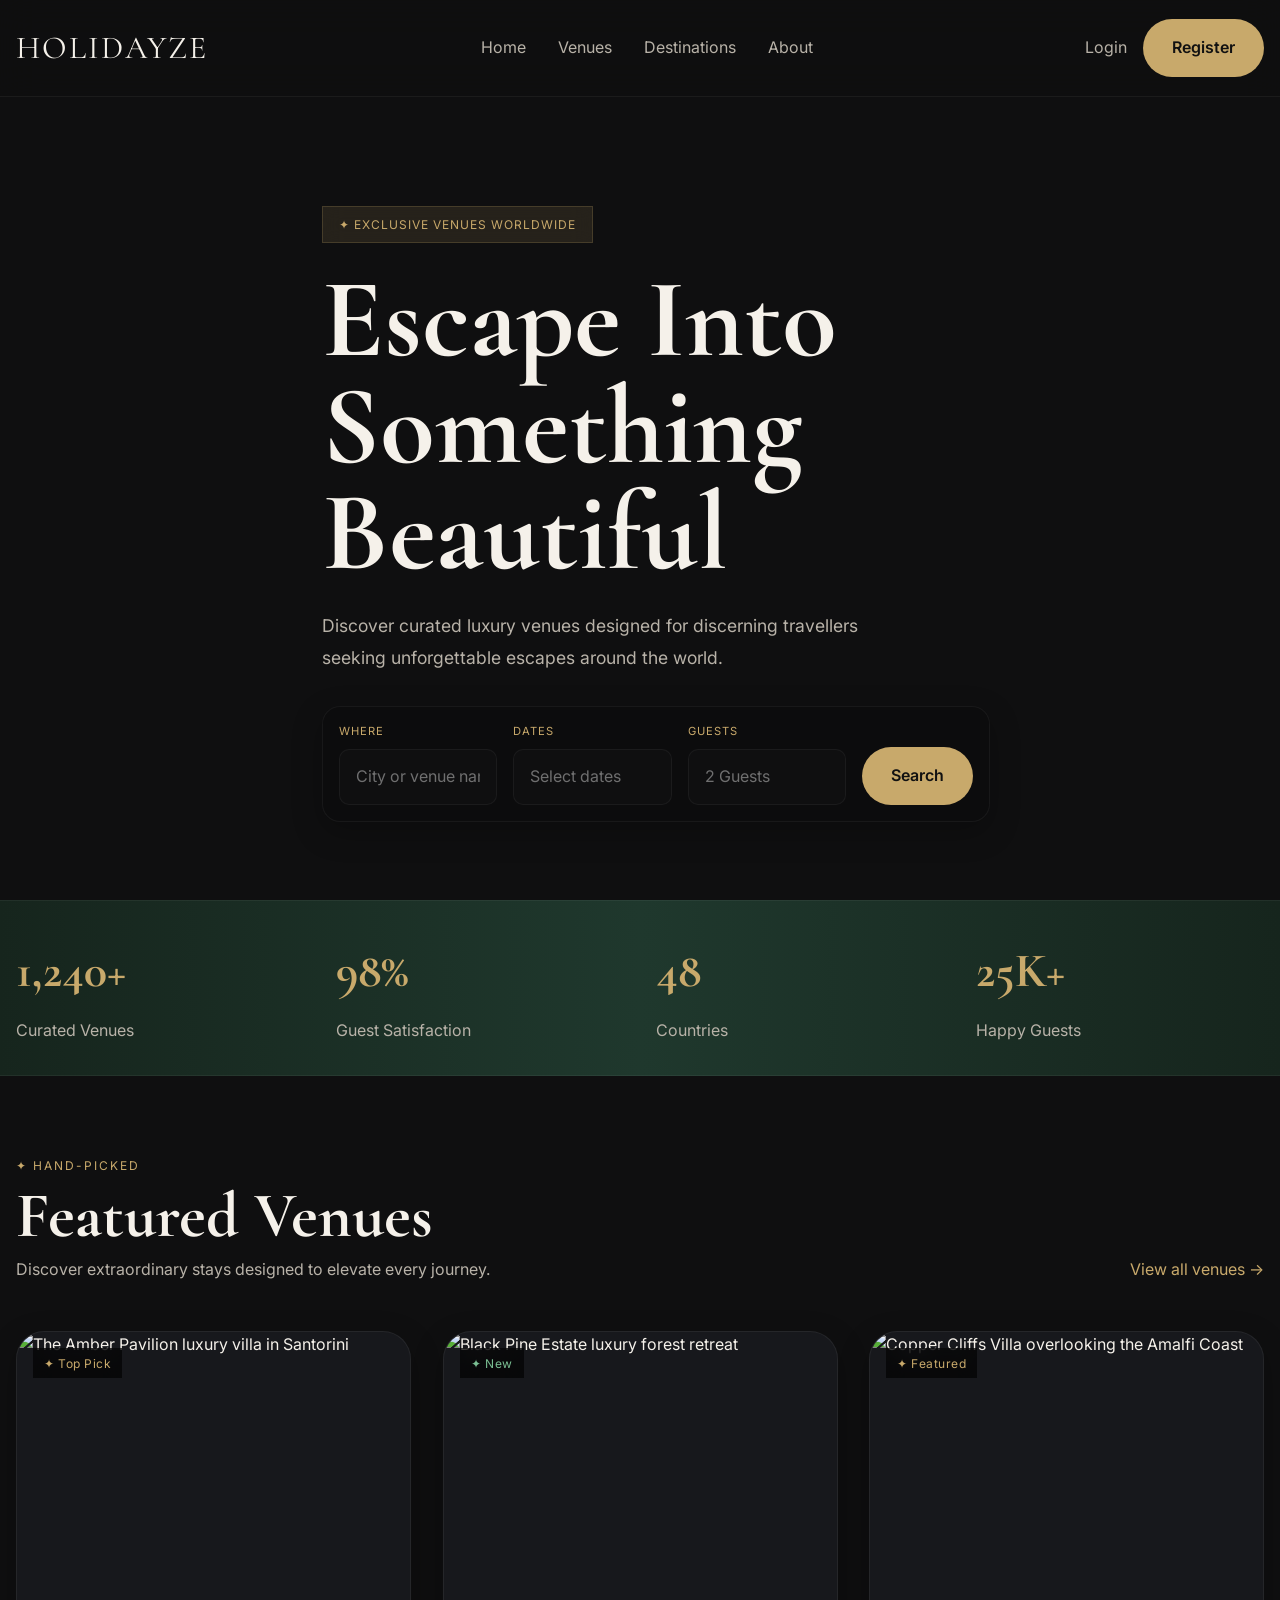
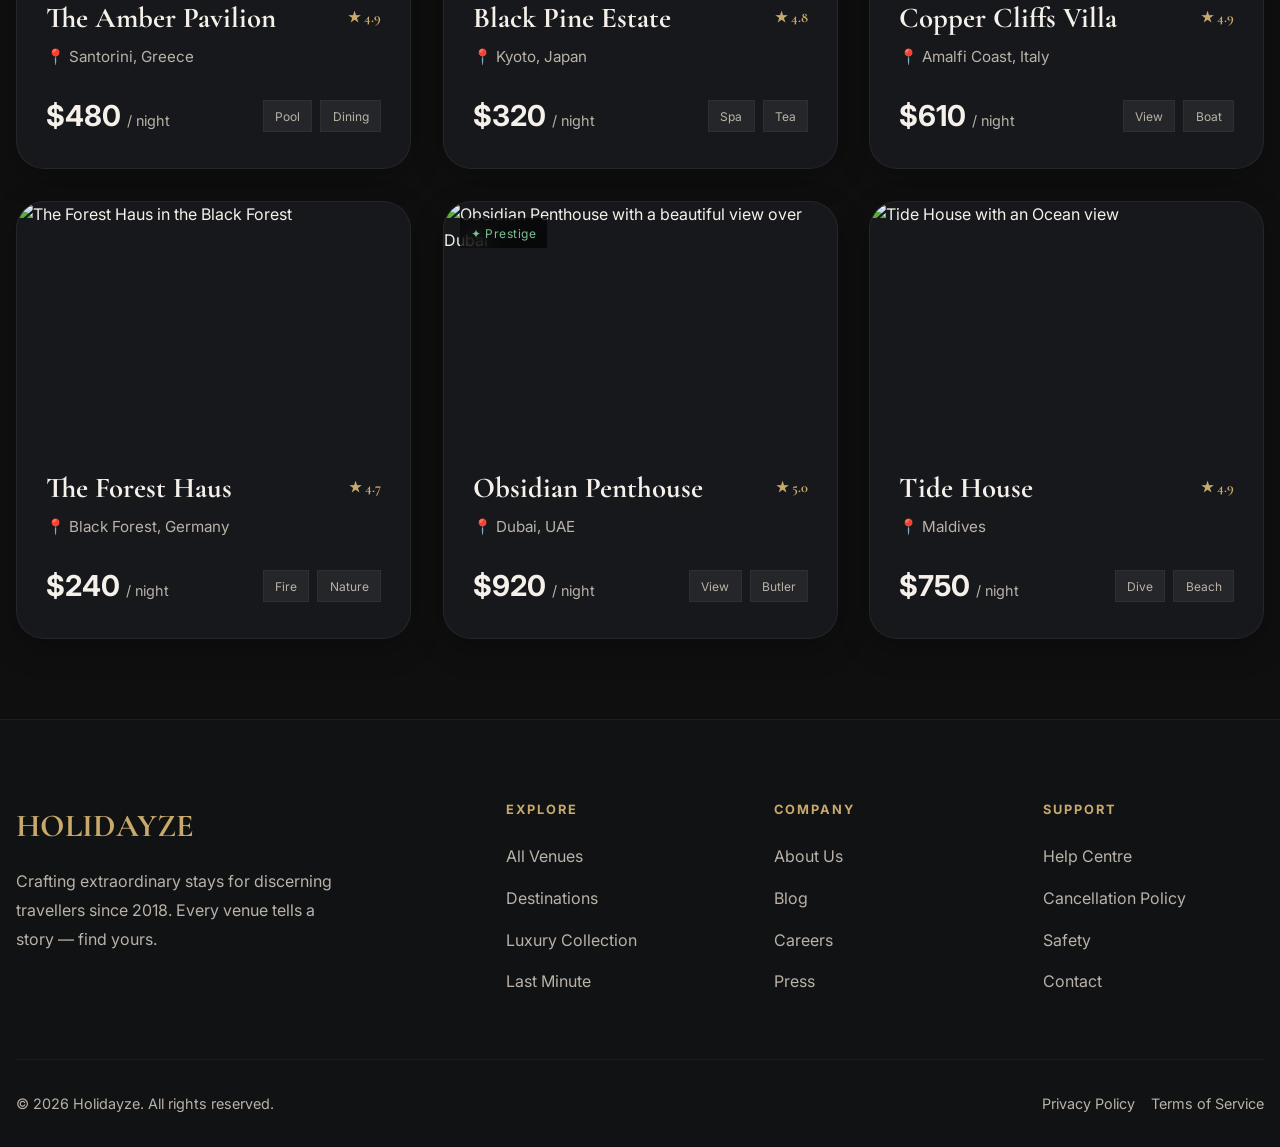
==== index.html @ 1461bb39 "Create luxury homepage layout and reusable UI components" ====
<!DOCTYPE html>
<html lang="en">

<head>
    <meta charset="UTF-8" />

    <meta name="viewport" content="width=device-width, initial-scale=1.0" />

    <title>Holidayze | Luxury Venue Booking</title>

    <meta name="description" content="Discover cinematic luxury stays and unforgettable destinations with Holidayze." />

    <!-- CSS -->
    <link rel="stylesheet" href="./css/styles.css" />
</head>

<body>
    <!-- =========================
         HEADER
    ========================== -->

    <header class="site-header">
        <div class="container navbar">

            <!-- LOGO -->
            <a href="index.html" class="logo">
                HOLIDAYZE
            </a>

            <!-- NAVIGATION -->
            <nav>
                <ul class="nav-links">
                    <li>
                        <a href="index.html">Home</a>
                    </li>

                    <li>
                        <a href="venues.html">Venues</a>
                    </li>

                    <li>
                        <a href="#">Destinations</a>
                    </li>

                    <li>
                        <a href="#">About</a>
                    </li>
                </ul>
            </nav>

            <!-- ACTIONS -->
            <div class="nav-actions">
                <a href="login.html" class="nav-login">
                    Login
                </a>

                <a href="register.html" class="btn btn-primary">
                    Register
                </a>
            </div>
        </div>
    </header>

    <!-- =========================
         MAIN
    ========================== -->

    <main>
        <!-- =========================
           HERO
      ========================== -->

        <section class="hero">

            <div class="container hero-content">
                <!-- BADGE -->
                <div class="hero-badge">
                    ✦ Exclusive Venues Worldwide
                </div>

                <!-- TITLE -->
                <h1 class="hero-title">
                    Escape Into
                    <br />
                    Something Beautiful
                </h1>

                <!-- DESCRIPTION -->
                <p class="hero-description">
                    Discover curated luxury venues designed for discerning
                    travellers seeking unforgettable escapes around the world.
                </p>

                <!-- SEARCH -->
                <form class="hero-search-box">
                    <!-- LOCATION -->
                    <div class="search-group">
                        <label for="location">
                            Where
                        </label>

                        <input type="text" id="location" placeholder="City or venue name..." />
                    </div>

                    <!-- DATES -->
                    <div class="search-group">
                        <label for="dates">
                            Dates
                        </label>

                        <input type="text" id="dates" placeholder="Select dates" />
                    </div>

                    <!-- GUESTS -->
                    <div class="search-group">
                        <label for="guests">
                            Guests
                        </label>

                        <input type="text" id="guests" placeholder="2 Guests" />
                    </div>

                    <!-- BUTTON -->
                    <button type="submit" class="btn btn-primary">
                        Search
                    </button>
                </form>
            </div>
        </section>

        <!-- =========================
           STATS
      ========================== -->

        <section class="stats-section">
            <div class="container stats-grid">
                <article class="stat-card">
                    <h2>1,240+</h2>
                    <p>Curated Venues</p>
                </article>

                <article class="stat-card">
                    <h2>98%</h2>
                    <p>Guest Satisfaction</p>
                </article>

                <article class="stat-card">
                    <h2>48</h2>
                    <p>Countries</p>
                </article>

                <article class="stat-card">
                    <h2>25K+</h2>
                    <p>Happy Guests</p>
                </article>
            </div>
        </section>

        <!-- =========================
           FEATURED VENUES
      ========================== -->

        <section class="section featured-section">
            <div class="container">
                <!-- SECTION HEADER -->
                <div class="section-heading">
                    <div>
                        <p class="section-kicker">
                            ✦ Hand-picked
                        </p>

                        <h2 class="section-title">
                            Featured Venues
                        </h2>

                        <p class="section-subtitle">
                            Discover extraordinary stays designed to
                            elevate every journey.
                        </p>
                    </div>

                    <a href="venues.html" class="view-all-link">
                        View all venues →
                    </a>
                </div>

                <!-- VENUE GRID -->
                <div class="featured-grid">
                    <!-- CARD 1 -->
                    <article class="venue-card">
                        <div class="venue-badge">
                            ✦ Top Pick
                        </div>

                        <div class="venue-image">
                            <img src="https://i.postimg.cc/GmnTdvf3/Chat-GPT-Image-Apr-27-2026-02-01-03-PM.webp"
                                alt="The Amber Pavilion luxury villa in Santorini" />
                        </div>

                        <div class="venue-content">
                            <h3 class="venue-title">
                                The Amber Pavilion
                                <span>★ 4.9</span>
                            </h3>

                            <p class="venue-location">
                                📍 Santorini, Greece
                            </p>

                            <div class="venue-footer">
                                <p class="venue-price">
                                    $480 <span>/ night</span>
                                </p>

                                <div class="venue-tags">
                                    <span>Pool</span>
                                    <span>Dining</span>
                                </div>
                            </div>
                        </div>
                    </article>

                    <!-- CARD 2 -->
                    <article class="venue-card">
                        <div class="venue-badge new">
                            ✦ New
                        </div>

                        <div class="venue-image">
                            <img src="https://i.postimg.cc/cL7gHrqW/Chat-GPT-Image-Apr-27-2026-04-32-42-PM.webp"
                                alt="Black Pine Estate luxury forest retreat" />
                        </div>

                        <div class="venue-content">
                            <h3 class="venue-title">
                                Black Pine Estate
                                <span>★ 4.8</span>
                            </h3>

                            <p class="venue-location">
                                📍 Kyoto, Japan
                            </p>

                            <div class="venue-footer">
                                <p class="venue-price">
                                    $320 <span>/ night</span>
                                </p>

                                <div class="venue-tags">
                                    <span>Spa</span>
                                    <span>Tea</span>
                                </div>
                            </div>
                        </div>
                    </article>

                    <!-- CARD 3 -->
                    <article class="venue-card">
                        <div class="venue-badge">
                            ✦ Featured
                        </div>

                        <div class="venue-image">
                            <img src="https://i.postimg.cc/nhf9pqWh/Chat-GPT-Image-Apr-27-2026-02-21-02-PM.webp"
                                alt="Copper Cliffs Villa overlooking the Amalfi Coast" />
                        </div>

                        <div class="venue-content">
                            <h3 class="venue-title">
                                Copper Cliffs Villa
                                <span>★ 4.9</span>
                            </h3>

                            <p class="venue-location">
                                📍 Amalfi Coast, Italy
                            </p>

                            <div class="venue-footer">
                                <p class="venue-price">
                                    $610 <span>/ night</span>
                                </p>

                                <div class="venue-tags">
                                    <span>View</span>
                                    <span>Boat</span>
                                </div>
                            </div>
                        </div>
                    </article>

                    <!-- CARD 4 -->
                    <article class="venue-card">
                        <div class="venue-image">
                            <img src="https://i.postimg.cc/W1cqT0y4/Chat-GPT-Image-Apr-27-2026-02-24-38-PM.webp"
                                alt="The Forest Haus in the Black Forest" />
                        </div>

                        <div class="venue-content">
                            <h3 class="venue-title">
                                The Forest Haus
                                <span>★ 4.7</span>
                            </h3>

                            <p class="venue-location">
                                📍 Black Forest, Germany
                            </p>

                            <div class="venue-footer">
                                <p class="venue-price">
                                    $240 <span>/ night</span>
                                </p>

                                <div class="venue-tags">
                                    <span>Fire</span>
                                    <span>Nature</span>
                                </div>
                            </div>
                        </div>
                    </article>

                    <!-- CARD 5 -->
                    <article class="venue-card">
                        <div class="venue-badge new">
                            ✦ Prestige
                        </div>

                        <div class="venue-image">
                            <img src="https://i.postimg.cc/kgN64Brm/Chat-GPT-Image-Apr-27-2026-04-24-13-PM.webp"
                                alt="Obsidian Penthouse with a beautiful view over Dubai" />
                        </div>

                        <div class="venue-content">
                            <h3 class="venue-title">
                                Obsidian Penthouse
                                <span>★ 5.0</span>
                            </h3>

                            <p class="venue-location">
                                📍 Dubai, UAE
                            </p>

                            <div class="venue-footer">
                                <p class="venue-price">
                                    $920 <span>/ night</span>
                                </p>

                                <div class="venue-tags">
                                    <span>View</span>
                                    <span>Butler</span>
                                </div>
                            </div>
                        </div>
                    </article>

                    <!-- CARD 6 -->
                    <article class="venue-card">
                        <div class="venue-image">
                            <img src="https://i.postimg.cc/525Y06cM/Chat-GPT-Image-Apr-27-2026-04-14-01-PM.webp"
                                alt="Tide House with an Ocean view" />
                        </div>

                        <div class="venue-content">
                            <h3 class="venue-title">
                                Tide House
                                <span>★ 4.9</span>
                            </h3>

                            <p class="venue-location">
                                📍 Maldives
                            </p>

                            <div class="venue-footer">
                                <p class="venue-price">
                                    $750 <span>/ night</span>
                                </p>

                                <div class="venue-tags">
                                    <span>Dive</span>
                                    <span>Beach</span>
                                </div>
                            </div>
                        </div>
                    </article>
                </div>
            </div>
        </section>
    </main>

    <!-- =========================
         FOOTER
    ========================== -->

    <footer class="site-footer">
        <div class="container">
            <!-- FOOTER GRID -->
            <div class="footer-grid">
                <!-- BRAND -->
                <div class="footer-brand">
                    <h2>HOLIDAYZE</h2>

                    <p>
                        Crafting extraordinary stays for discerning
                        travellers since 2018. Every venue tells a story
                        — find yours.
                    </p>
                </div>

                <!-- EXPLORE -->
                <div class="footer-column">
                    <h3>Explore</h3>

                    <ul>
                        <li>
                            <a href="#">All Venues</a>
                        </li>

                        <li>
                            <a href="#">Destinations</a>
                        </li>

                        <li>
                            <a href="#">Luxury Collection</a>
                        </li>

                        <li>
                            <a href="#">Last Minute</a>
                        </li>
                    </ul>
                </div>

                <!-- COMPANY -->
                <div class="footer-column">
                    <h3>Company</h3>

                    <ul>
                        <li>
                            <a href="#">About Us</a>
                        </li>

                        <li>
                            <a href="#">Blog</a>
                        </li>

                        <li>
                            <a href="#">Careers</a>
                        </li>

                        <li>
                            <a href="#">Press</a>
                        </li>
                    </ul>
                </div>

                <!-- SUPPORT -->
                <div class="footer-column">
                    <h3>Support</h3>

                    <ul>
                        <li>
                            <a href="#">Help Centre</a>
                        </li>

                        <li>
                            <a href="#">
                                Cancellation Policy
                            </a>
                        </li>

                        <li>
                            <a href="#">Safety</a>
                        </li>

                        <li>
                            <a href="#">Contact</a>
                        </li>
                    </ul>
                </div>
            </div>

            <!-- FOOTER BOTTOM -->
            <div class="footer-bottom">
                <p>
                    © 2026 Holidayze. All rights reserved.
                </p>

                <div class="footer-bottom-links">
                    <a href="#">Privacy Policy</a>

                    <a href="#">Terms of Service</a>
                </div>
            </div>
        </div>
    </footer>
</body>

</html>
---- css/styles.css ----
@import url("https://fonts.googleapis.com/css2?family=Cormorant+Garamond:wght@400;500;600;700&family=Inter:wght@300;400;500;600;700&display=swap");

@import url("./variables.css");

@import url("./components/navbar.css");
@import url("./components/cards.css");
@import url("./components/forms.css");
@import url("./components/stats.css");
@import url("./components/footer.css");
@import url("./components/buttons.css");

/* =========================
   GLOBAL RESET
========================= */

* {
  margin: 0;
  padding: 0;
  box-sizing: border-box;
}

html {
  scroll-behavior: smooth;
}

body {
  background: var(--color-background);

  color: var(--color-text);

  font-family: var(--font-body);

  min-height: 100vh;

  line-height: 1.6;

  overflow-x: hidden;
}

img {
  width: 100%;

  display: block;
}

ul {
  list-style: none;
}

button,
input {
  font: inherit;
}

a {
  color: inherit;
}

/* =========================
   LAYOUT
========================= */

.container {
  width: min(100% - 2rem, var(--container-width));

  margin-inline: auto;
}

.section {
  padding: 5rem 0;
}

.section-heading {
  display: flex;
  justify-content: space-between;
  align-items: flex-end;

  gap: 2rem;

  margin-bottom: 3rem;
}

.section-kicker {
  color: var(--color-gold);

  text-transform: uppercase;

  letter-spacing: 2px;

  margin-bottom: 0.5rem;

  font-size: 0.75rem;
}

.section-title {
  font-family: var(--font-heading);

  font-size: clamp(2.5rem, 5vw, 4rem);

  line-height: 1;

  margin-bottom: 0.5rem;
}

.section-subtitle {
  color: var(--color-text-muted);

  max-width: 650px;

  line-height: 1.7;
}

.view-all-link {
  color: var(--color-gold);

  text-decoration: none;

  transition: opacity var(--transition-fast);
}

.view-all-link:hover {
  opacity: 0.75;
}

/* =========================
   HERO
========================= */

.hero {
  position: relative;

  min-height: 100vh;

  display: flex;
  align-items: center;

  overflow: hidden;
}

.hero::before {
  content: "";

  position: absolute;

  inset: 0;

  background:
    linear-gradient(
      to right,
      rgba(15, 15, 16, 0.92),
      rgba(15, 15, 16, 0.45)
    ),
    url("https://i.postimg.cc/Mp0MTvkW/Chat-GPT-Image-Apr-27-2026-02-41-00-PM.webp")
      center/cover;


  background-position: center;

  background-size: 100%;

  background-repeat: no-repeat;

  z-index: -2;
}

.hero::after {
  content: "";

  position: absolute;

  inset: 0;

  background:
    linear-gradient(
      to top,
      var(--color-background),
      transparent 20%
    );

  z-index: -1;
}


.hero-content {
  position: relative;

  z-index: 2;

  max-width: 700px;

  padding-top: 8rem;

  padding-left: 2rem;
}

.hero-badge {
  display: inline-flex;
  align-items: center;
  gap: 0.5rem;

  background: rgba(200, 169, 107, 0.12);

  border: 1px solid rgba(200, 169, 107, 0.2);

  color: var(--color-gold);

  padding: 0.5rem 1rem;

  border-radius: var(--radius-full);

  margin-bottom: 1.5rem;

  font-size: 0.75rem;

  text-transform: uppercase;

  letter-spacing: 1px;

  backdrop-filter: blur(10px);
}

.hero-title {
  font-family: var(--font-heading);

  font-size: clamp(4rem, 10vw, 7rem);

  line-height: 0.95;

  margin-bottom: 1.5rem;
}

.hero-description {
  color: var(--color-text-muted);

  font-size: 1.1rem;

  max-width: 600px;

  line-height: 1.8;

  margin-bottom: 2rem;
}

/* =========================
   FEATURED SECTION
========================= */

.featured-section {
  position: relative;

  z-index: 2;
}

.featured-grid {
  display: grid;

  grid-template-columns:
    repeat(auto-fit, minmax(320px, 1fr));

  gap: 2rem;
}

/* =========================
   RESPONSIVE
========================= */

@media (max-width: 992px) {
  .section-heading {
    flex-direction: column;
    align-items: flex-start;
  }

  .hero-background-text {
    font-size: 10rem;
  }
}

@media (max-width: 768px) {
  .hero {
    min-height: 90vh;
  }

  .hero-background-text {
    top: 6rem;

    left: 1rem;

    font-size: 5rem;
  }

  .hero-content {
    padding-top: 7rem;
  }

  .hero-title {
    font-size: 4rem;
  }

  .hero-description {
    font-size: 1rem;
  }

  .section {
    padding: 4rem 0;
  }

  .featured-grid {
    grid-template-columns: 1fr;
  }
}
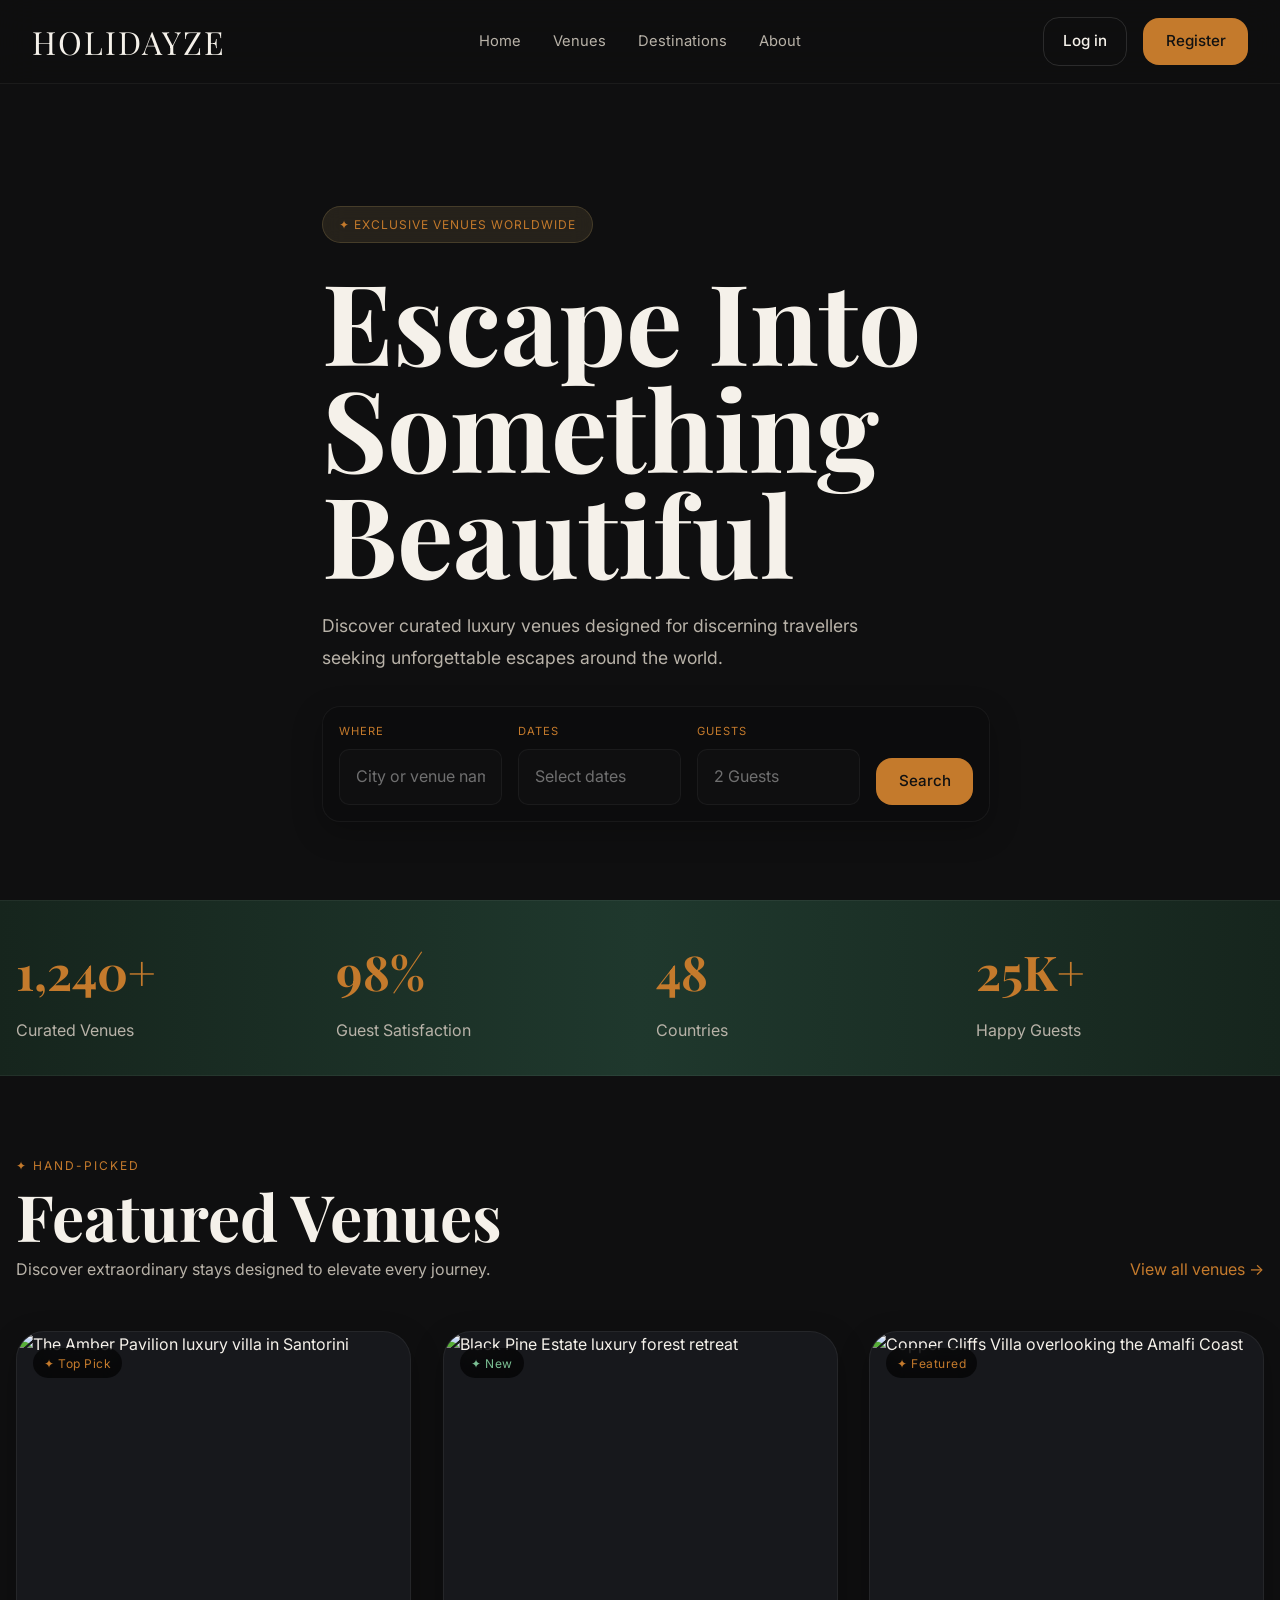
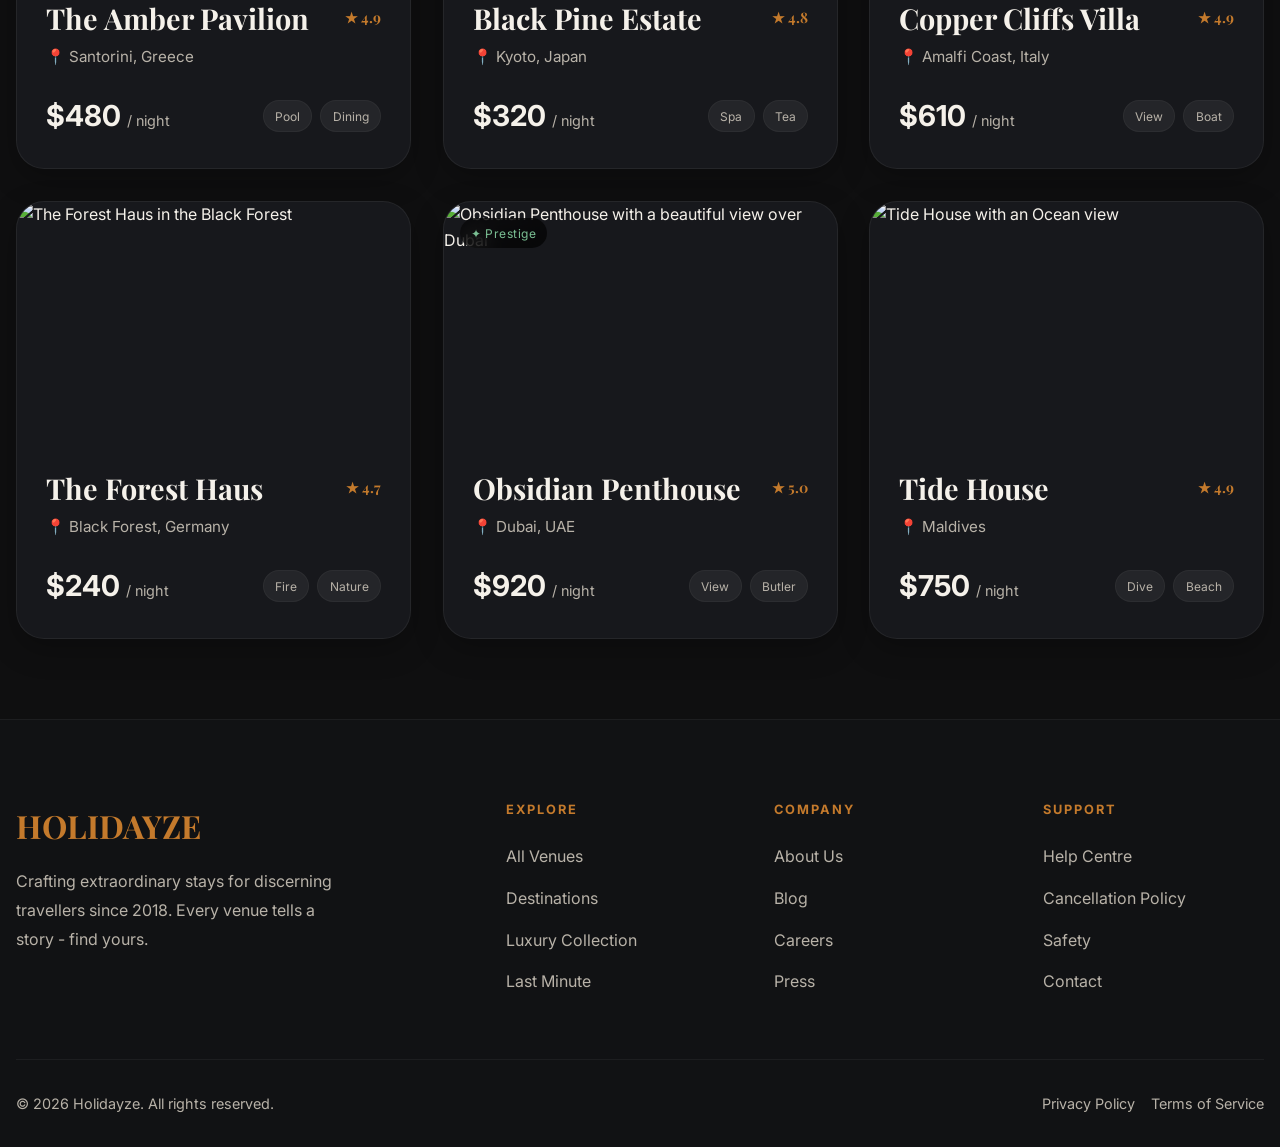
==== commit 1e5f0bb6: "Create luxury editorial login page layout" ====
--- a/index.html
+++ b/index.html
@@ -20,7 +20,7 @@
     ========================== -->
 
     <header class="site-header">
-        <div class="container navbar">
+        <div class="navbar">
 
             <!-- LOGO -->
             <a href="index.html" class="logo">
@@ -50,8 +50,8 @@
 
             <!-- ACTIONS -->
             <div class="nav-actions">
-                <a href="login.html" class="nav-login">
-                    Login
+                <a href="login.html" class="btn btn-outline">
+                    Log in
                 </a>
 
                 <a href="register.html" class="btn btn-primary">
@@ -401,7 +401,7 @@
                     <p>
                         Crafting extraordinary stays for discerning
                         travellers since 2018. Every venue tells a story
-                        — find yours.
+                        - find yours.
                     </p>
                 </div>
 
--- a/css/styles.css
+++ b/css/styles.css
@@ -1,4 +1,4 @@
-@import url("https://fonts.googleapis.com/css2?family=Cormorant+Garamond:wght@400;500;600;700&family=Inter:wght@300;400;500;600;700&display=swap");
+@import url("https://fonts.googleapis.com/css2?family=Playfair+Display:wght@400;500;600;700&family=Inter:wght@300;400;500;600;700&display=swap");
 
 @import url("./variables.css");
 
@@ -147,18 +147,18 @@
   background:
     linear-gradient(
       to right,
-      rgba(15, 15, 16, 0.92),
-      rgba(15, 15, 16, 0.45)
+      rgba(15, 15, 16, 0.72),
+      rgba(15, 15, 16, 0.30)
     ),
-    url("https://i.postimg.cc/Mp0MTvkW/Chat-GPT-Image-Apr-27-2026-02-41-00-PM.webp")
-      center/cover;
-
+    url("https://i.postimg.cc/bJdDFVnz/Chat-GPT-Image-May-11-2026-06-17-36-PM1.webp");
 
   background-position: center;
 
-  background-size: 100%;
+  background-size: cover;
 
   background-repeat: no-repeat;
+
+  transform: scale(1.00);
 
   z-index: -2;
 }
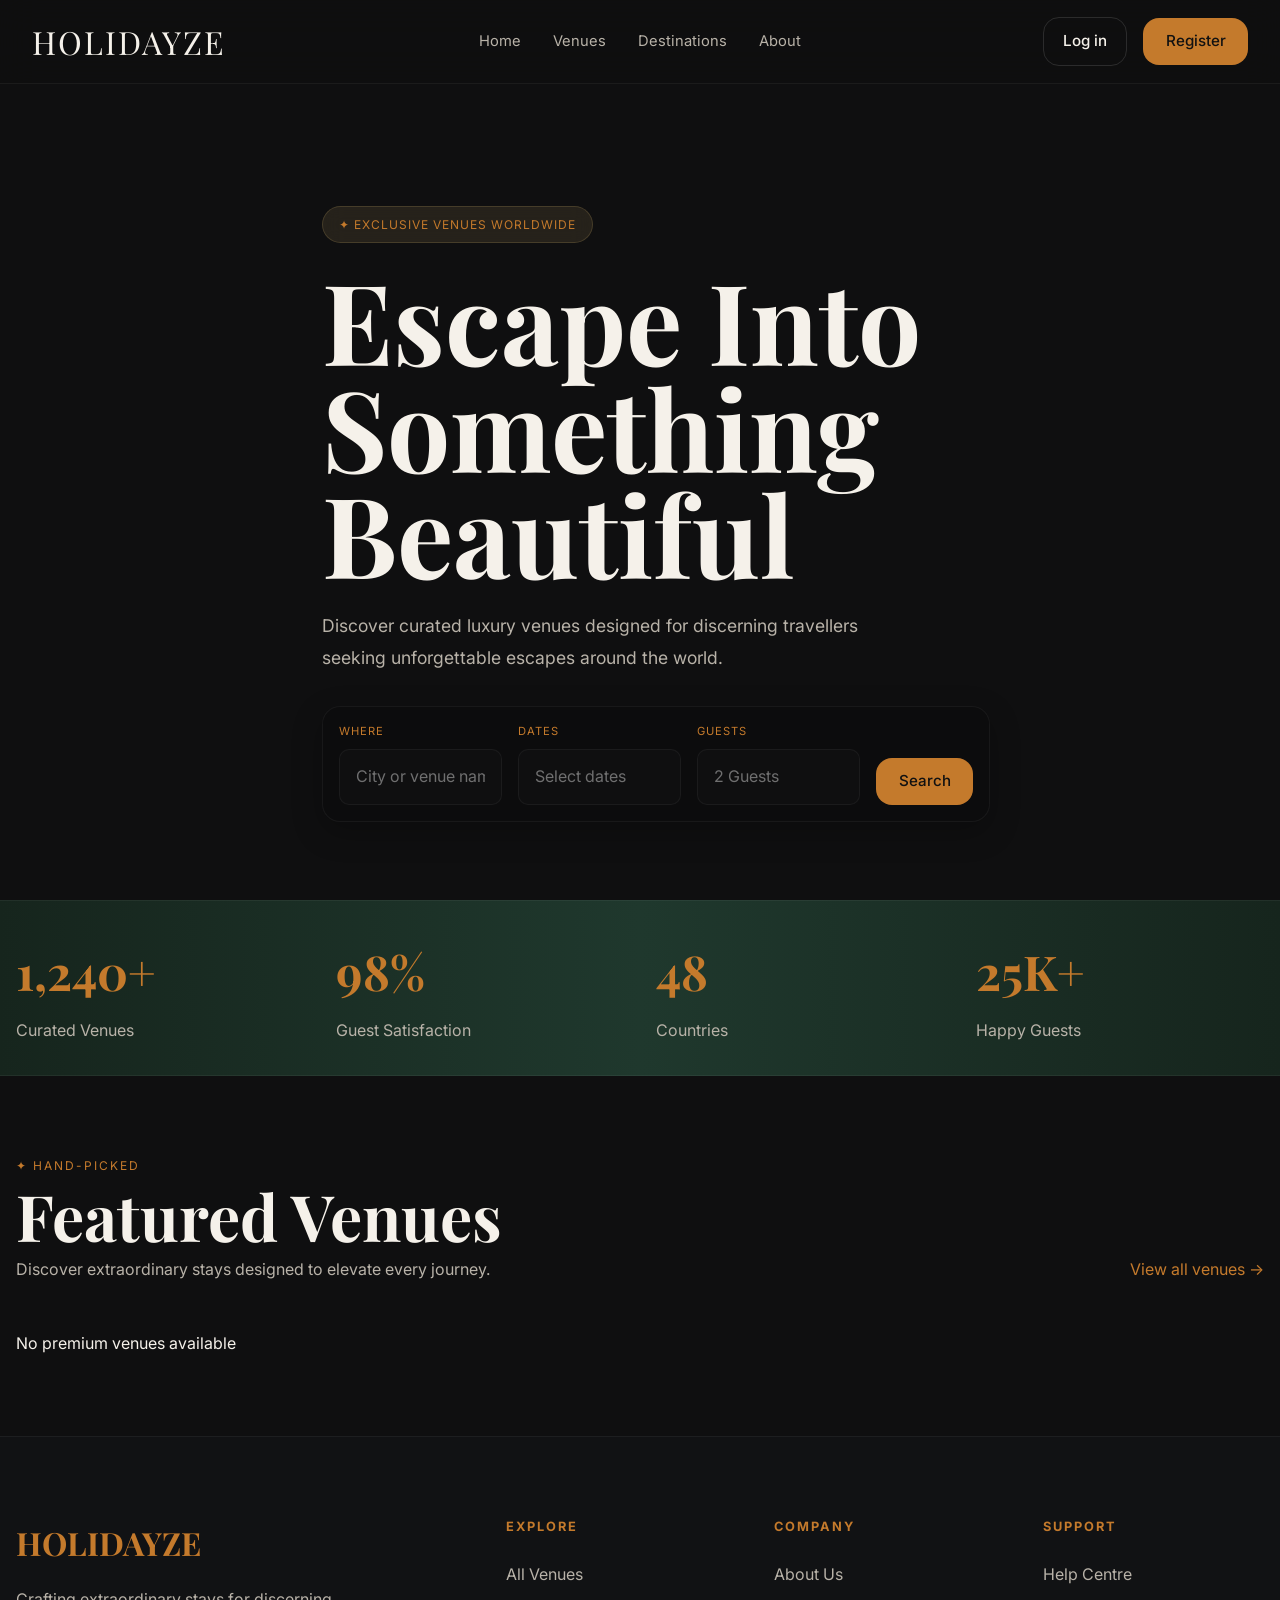
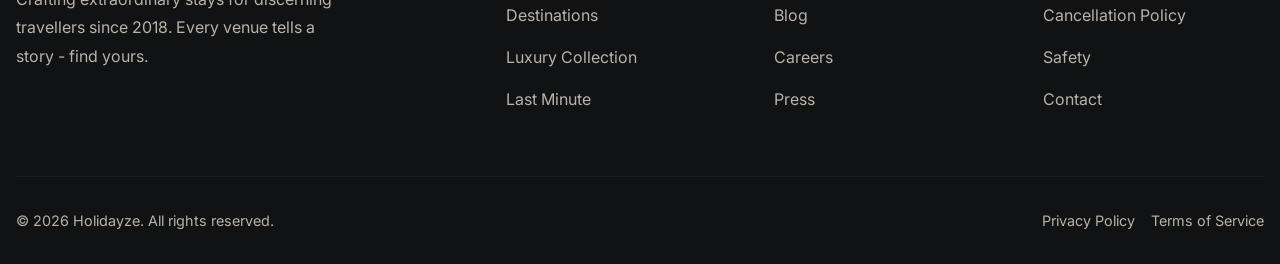
==== commit 1aad66a7: "Create luxury venue pages" ====
--- a/index.html
+++ b/index.html
@@ -3,135 +3,90 @@
 
 <head>
     <meta charset="UTF-8" />
-
     <meta name="viewport" content="width=device-width, initial-scale=1.0" />
 
     <title>Holidayze | Luxury Venue Booking</title>
 
-    <meta name="description" content="Discover cinematic luxury stays and unforgettable destinations with Holidayze." />
+    <meta name="description"
+        content="Discover cinematic luxury stays and unforgettable destinations with Holidayze." />
 
     <!-- CSS -->
     <link rel="stylesheet" href="./css/styles.css" />
 </head>
 
 <body>
-    <!-- =========================
-         HEADER
-    ========================== -->
-
+
+    <!-- HEADER -->
     <header class="site-header">
         <div class="navbar">
 
-            <!-- LOGO -->
             <a href="index.html" class="logo">
                 HOLIDAYZE
             </a>
 
-            <!-- NAVIGATION -->
             <nav>
                 <ul class="nav-links">
-                    <li>
-                        <a href="index.html">Home</a>
-                    </li>
-
-                    <li>
-                        <a href="venues.html">Venues</a>
-                    </li>
-
-                    <li>
-                        <a href="#">Destinations</a>
-                    </li>
-
-                    <li>
-                        <a href="#">About</a>
-                    </li>
+                    <li><a href="index.html">Home</a></li>
+                    <li><a href="venues.html">Venues</a></li>
+                    <li><a href="#">Destinations</a></li>
+                    <li><a href="#">About</a></li>
                 </ul>
             </nav>
 
-            <!-- ACTIONS -->
             <div class="nav-actions">
-                <a href="login.html" class="btn btn-outline">
-                    Log in
-                </a>
-
-                <a href="register.html" class="btn btn-primary">
-                    Register
-                </a>
-            </div>
+                <a href="login.html" class="btn btn-outline">Log in</a>
+                <a href="register.html" class="btn btn-primary">Register</a>
+            </div>
+
         </div>
     </header>
 
-    <!-- =========================
-         MAIN
-    ========================== -->
-
+    <!-- MAIN -->
     <main>
-        <!-- =========================
-           HERO
-      ========================== -->
-
+
+        <!-- HERO -->
         <section class="hero">
-
             <div class="container hero-content">
-                <!-- BADGE -->
+
                 <div class="hero-badge">
                     ✦ Exclusive Venues Worldwide
                 </div>
 
-                <!-- TITLE -->
                 <h1 class="hero-title">
-                    Escape Into
-                    <br />
+                    Escape Into <br />
                     Something Beautiful
                 </h1>
 
-                <!-- DESCRIPTION -->
                 <p class="hero-description">
                     Discover curated luxury venues designed for discerning
                     travellers seeking unforgettable escapes around the world.
                 </p>
 
-                <!-- SEARCH -->
                 <form class="hero-search-box">
-                    <!-- LOCATION -->
                     <div class="search-group">
-                        <label for="location">
-                            Where
-                        </label>
-
+                        <label for="location">Where</label>
                         <input type="text" id="location" placeholder="City or venue name..." />
                     </div>
 
-                    <!-- DATES -->
                     <div class="search-group">
-                        <label for="dates">
-                            Dates
-                        </label>
-
+                        <label for="dates">Dates</label>
                         <input type="text" id="dates" placeholder="Select dates" />
                     </div>
 
-                    <!-- GUESTS -->
                     <div class="search-group">
-                        <label for="guests">
-                            Guests
-                        </label>
-
+                        <label for="guests">Guests</label>
                         <input type="text" id="guests" placeholder="2 Guests" />
                     </div>
 
-                    <!-- BUTTON -->
                     <button type="submit" class="btn btn-primary">
                         Search
                     </button>
                 </form>
+
             </div>
         </section>
 
-        <!-- =========================
-           STATS
-      ========================== -->
-
+        <!-- STATS -->
         <section class="stats-section">
             <div class="container stats-grid">
                 <article class="stat-card">
@@ -156,18 +111,13 @@
             </div>
         </section>
 
-        <!-- =========================
-           FEATURED VENUES
-      ========================== -->
-
+        <!-- FEATURED VENUES -->
         <section class="section featured-section">
             <div class="container">
-                <!-- SECTION HEADER -->
+
                 <div class="section-heading">
                     <div>
-                        <p class="section-kicker">
-                            ✦ Hand-picked
-                        </p>
+                        <p class="section-kicker">✦ Hand-picked</p>
 
                         <h2 class="section-title">
                             Featured Venues
@@ -184,220 +134,21 @@
                     </a>
                 </div>
 
-                <!-- VENUE GRID -->
-                <div class="featured-grid">
-                    <!-- CARD 1 -->
-                    <article class="venue-card">
-                        <div class="venue-badge">
-                            ✦ Top Pick
-                        </div>
-
-                        <div class="venue-image">
-                            <img src="https://i.postimg.cc/GmnTdvf3/Chat-GPT-Image-Apr-27-2026-02-01-03-PM.webp"
-                                alt="The Amber Pavilion luxury villa in Santorini" />
-                        </div>
-
-                        <div class="venue-content">
-                            <h3 class="venue-title">
-                                The Amber Pavilion
-                                <span>★ 4.9</span>
-                            </h3>
-
-                            <p class="venue-location">
-                                📍 Santorini, Greece
-                            </p>
-
-                            <div class="venue-footer">
-                                <p class="venue-price">
-                                    $480 <span>/ night</span>
-                                </p>
-
-                                <div class="venue-tags">
-                                    <span>Pool</span>
-                                    <span>Dining</span>
-                                </div>
-                            </div>
-                        </div>
-                    </article>
-
-                    <!-- CARD 2 -->
-                    <article class="venue-card">
-                        <div class="venue-badge new">
-                            ✦ New
-                        </div>
-
-                        <div class="venue-image">
-                            <img src="https://i.postimg.cc/cL7gHrqW/Chat-GPT-Image-Apr-27-2026-04-32-42-PM.webp"
-                                alt="Black Pine Estate luxury forest retreat" />
-                        </div>
-
-                        <div class="venue-content">
-                            <h3 class="venue-title">
-                                Black Pine Estate
-                                <span>★ 4.8</span>
-                            </h3>
-
-                            <p class="venue-location">
-                                📍 Kyoto, Japan
-                            </p>
-
-                            <div class="venue-footer">
-                                <p class="venue-price">
-                                    $320 <span>/ night</span>
-                                </p>
-
-                                <div class="venue-tags">
-                                    <span>Spa</span>
-                                    <span>Tea</span>
-                                </div>
-                            </div>
-                        </div>
-                    </article>
-
-                    <!-- CARD 3 -->
-                    <article class="venue-card">
-                        <div class="venue-badge">
-                            ✦ Featured
-                        </div>
-
-                        <div class="venue-image">
-                            <img src="https://i.postimg.cc/nhf9pqWh/Chat-GPT-Image-Apr-27-2026-02-21-02-PM.webp"
-                                alt="Copper Cliffs Villa overlooking the Amalfi Coast" />
-                        </div>
-
-                        <div class="venue-content">
-                            <h3 class="venue-title">
-                                Copper Cliffs Villa
-                                <span>★ 4.9</span>
-                            </h3>
-
-                            <p class="venue-location">
-                                📍 Amalfi Coast, Italy
-                            </p>
-
-                            <div class="venue-footer">
-                                <p class="venue-price">
-                                    $610 <span>/ night</span>
-                                </p>
-
-                                <div class="venue-tags">
-                                    <span>View</span>
-                                    <span>Boat</span>
-                                </div>
-                            </div>
-                        </div>
-                    </article>
-
-                    <!-- CARD 4 -->
-                    <article class="venue-card">
-                        <div class="venue-image">
-                            <img src="https://i.postimg.cc/W1cqT0y4/Chat-GPT-Image-Apr-27-2026-02-24-38-PM.webp"
-                                alt="The Forest Haus in the Black Forest" />
-                        </div>
-
-                        <div class="venue-content">
-                            <h3 class="venue-title">
-                                The Forest Haus
-                                <span>★ 4.7</span>
-                            </h3>
-
-                            <p class="venue-location">
-                                📍 Black Forest, Germany
-                            </p>
-
-                            <div class="venue-footer">
-                                <p class="venue-price">
-                                    $240 <span>/ night</span>
-                                </p>
-
-                                <div class="venue-tags">
-                                    <span>Fire</span>
-                                    <span>Nature</span>
-                                </div>
-                            </div>
-                        </div>
-                    </article>
-
-                    <!-- CARD 5 -->
-                    <article class="venue-card">
-                        <div class="venue-badge new">
-                            ✦ Prestige
-                        </div>
-
-                        <div class="venue-image">
-                            <img src="https://i.postimg.cc/kgN64Brm/Chat-GPT-Image-Apr-27-2026-04-24-13-PM.webp"
-                                alt="Obsidian Penthouse with a beautiful view over Dubai" />
-                        </div>
-
-                        <div class="venue-content">
-                            <h3 class="venue-title">
-                                Obsidian Penthouse
-                                <span>★ 5.0</span>
-                            </h3>
-
-                            <p class="venue-location">
-                                📍 Dubai, UAE
-                            </p>
-
-                            <div class="venue-footer">
-                                <p class="venue-price">
-                                    $920 <span>/ night</span>
-                                </p>
-
-                                <div class="venue-tags">
-                                    <span>View</span>
-                                    <span>Butler</span>
-                                </div>
-                            </div>
-                        </div>
-                    </article>
-
-                    <!-- CARD 6 -->
-                    <article class="venue-card">
-                        <div class="venue-image">
-                            <img src="https://i.postimg.cc/525Y06cM/Chat-GPT-Image-Apr-27-2026-04-14-01-PM.webp"
-                                alt="Tide House with an Ocean view" />
-                        </div>
-
-                        <div class="venue-content">
-                            <h3 class="venue-title">
-                                Tide House
-                                <span>★ 4.9</span>
-                            </h3>
-
-                            <p class="venue-location">
-                                📍 Maldives
-                            </p>
-
-                            <div class="venue-footer">
-                                <p class="venue-price">
-                                    $750 <span>/ night</span>
-                                </p>
-
-                                <div class="venue-tags">
-                                    <span>Dive</span>
-                                    <span>Beach</span>
-                                </div>
-                            </div>
-                        </div>
-                    </article>
-                </div>
+                <div id="featured-container" class="featured-grid"></div>
+
             </div>
         </section>
+
     </main>
 
-    <!-- =========================
-         FOOTER
-    ========================== -->
-
+    <!-- FOOTER -->
     <footer class="site-footer">
         <div class="container">
-            <!-- FOOTER GRID -->
+
             <div class="footer-grid">
-                <!-- BRAND -->
+
                 <div class="footer-brand">
                     <h2>HOLIDAYZE</h2>
-
                     <p>
                         Crafting extraordinary stays for discerning
                         travellers since 2018. Every venue tells a story
@@ -405,92 +156,53 @@
                     </p>
                 </div>
 
-                <!-- EXPLORE -->
                 <div class="footer-column">
                     <h3>Explore</h3>
-
                     <ul>
-                        <li>
-                            <a href="#">All Venues</a>
-                        </li>
-
-                        <li>
-                            <a href="#">Destinations</a>
-                        </li>
-
-                        <li>
-                            <a href="#">Luxury Collection</a>
-                        </li>
-
-                        <li>
-                            <a href="#">Last Minute</a>
-                        </li>
+                        <li><a href="#">All Venues</a></li>
+                        <li><a href="#">Destinations</a></li>
+                        <li><a href="#">Luxury Collection</a></li>
+                        <li><a href="#">Last Minute</a></li>
                     </ul>
                 </div>
 
-                <!-- COMPANY -->
                 <div class="footer-column">
                     <h3>Company</h3>
-
                     <ul>
-                        <li>
-                            <a href="#">About Us</a>
-                        </li>
-
-                        <li>
-                            <a href="#">Blog</a>
-                        </li>
-
-                        <li>
-                            <a href="#">Careers</a>
-                        </li>
-
-                        <li>
-                            <a href="#">Press</a>
-                        </li>
+                        <li><a href="#">About Us</a></li>
+                        <li><a href="#">Blog</a></li>
+                        <li><a href="#">Careers</a></li>
+                        <li><a href="#">Press</a></li>
                     </ul>
                 </div>
 
-                <!-- SUPPORT -->
                 <div class="footer-column">
                     <h3>Support</h3>
-
                     <ul>
-                        <li>
-                            <a href="#">Help Centre</a>
-                        </li>
-
-                        <li>
-                            <a href="#">
-                                Cancellation Policy
-                            </a>
-                        </li>
-
-                        <li>
-                            <a href="#">Safety</a>
-                        </li>
-
-                        <li>
-                            <a href="#">Contact</a>
-                        </li>
+                        <li><a href="#">Help Centre</a></li>
+                        <li><a href="#">Cancellation Policy</a></li>
+                        <li><a href="#">Safety</a></li>
+                        <li><a href="#">Contact</a></li>
                     </ul>
                 </div>
-            </div>
-
-            <!-- FOOTER BOTTOM -->
+
+            </div>
+
             <div class="footer-bottom">
-                <p>
-                    © 2026 Holidayze. All rights reserved.
-                </p>
+                <p>© 2026 Holidayze. All rights reserved.</p>
 
                 <div class="footer-bottom-links">
                     <a href="#">Privacy Policy</a>
-
                     <a href="#">Terms of Service</a>
                 </div>
             </div>
+
         </div>
     </footer>
+
+    <!-- CONNECT TO API -->
+    <script type="module" src="./js/index.js"></script>
+
 </body>
 
 </html>
--- a/css/styles.css
+++ b/css/styles.css
@@ -8,6 +8,10 @@
 @import url("./components/stats.css");
 @import url("./components/footer.css");
 @import url("./components/buttons.css");
+@import url("./components/booking-card.css");
+@import url("./components/amenities.css");
+@import url("./components/reviews.css");
+
 
 /* =========================
    GLOBAL RESET
